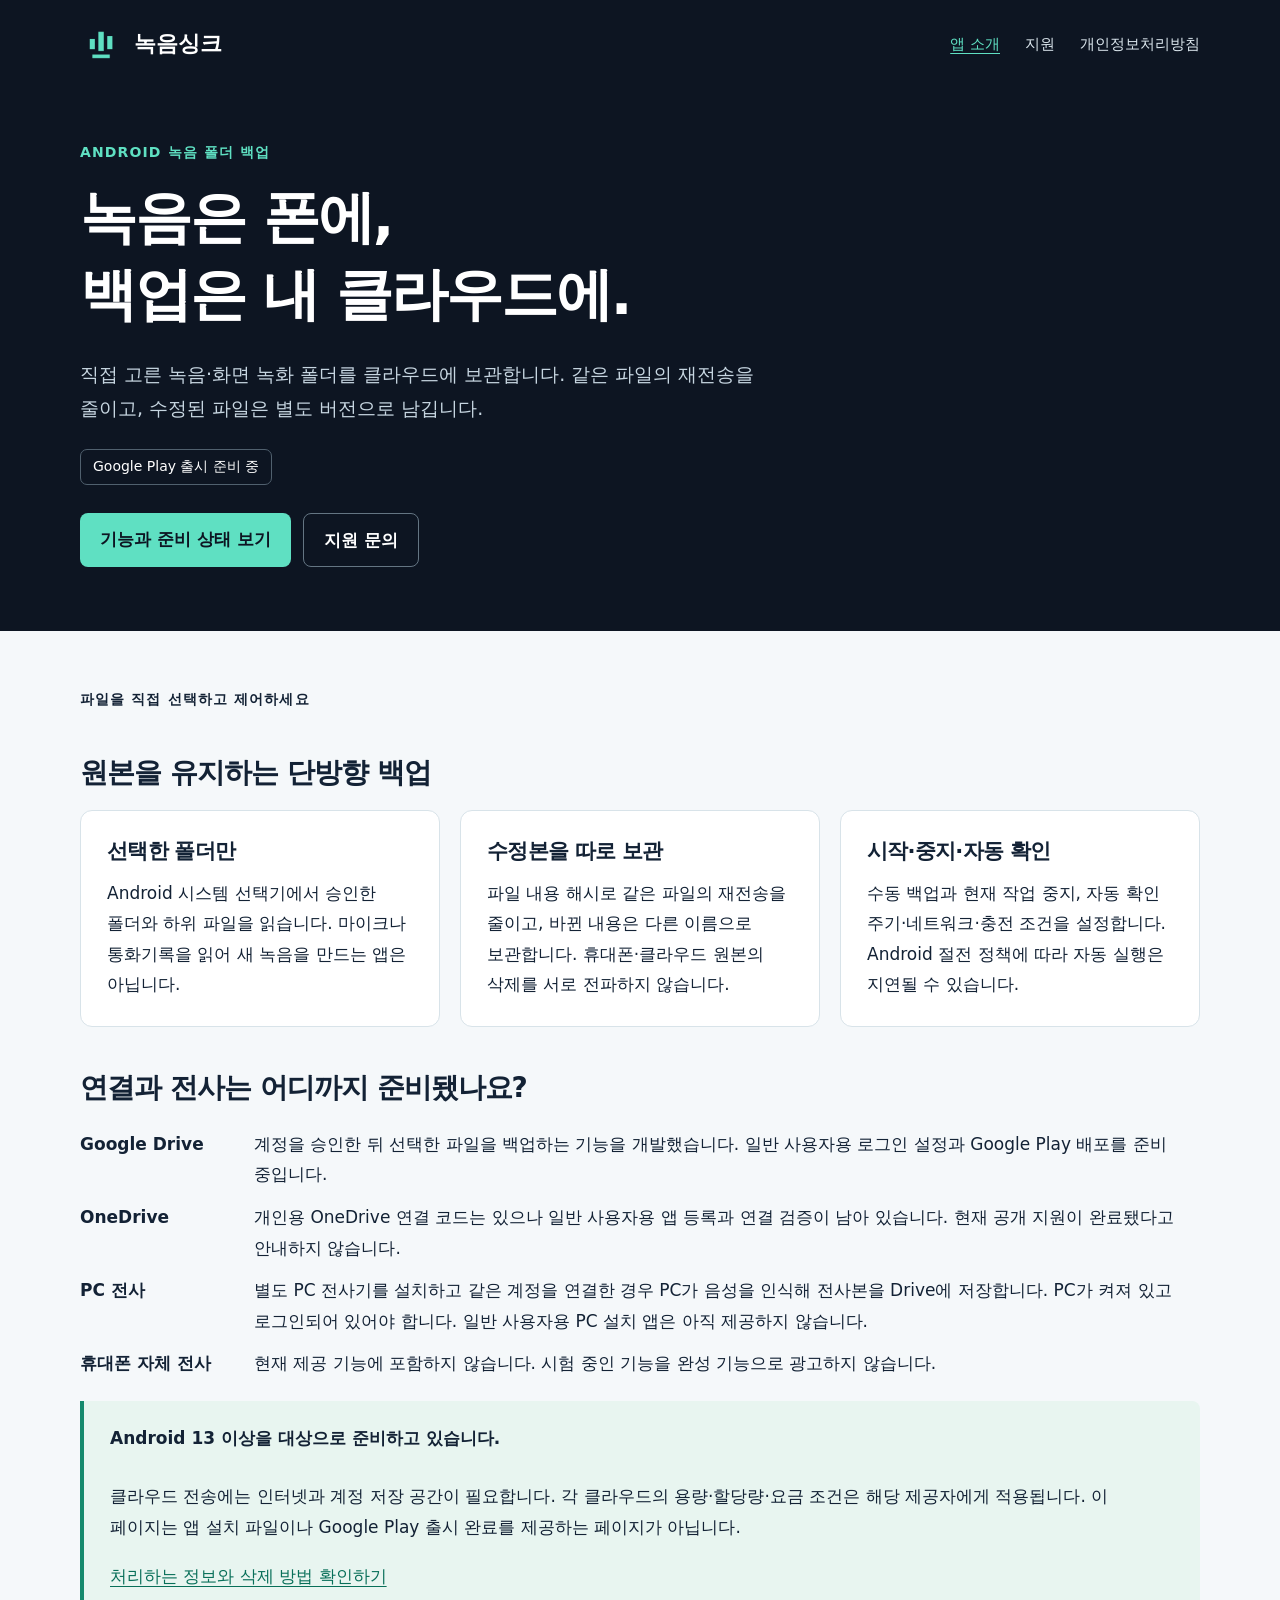
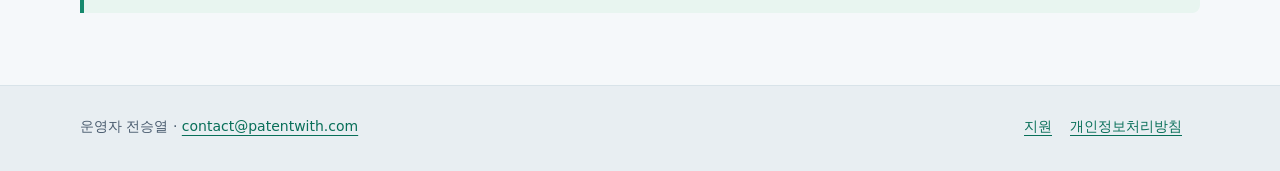
==== index.html @ 6c2ebe13 "docs: 녹음싱크 공개 소개와 개인정보처리방침" ====
<!doctype html>
<!-- 녹음싱크의 실제 기능과 출시 준비 상태를 안내하는 공개 소개 페이지다. -->
<html lang="ko"><head><meta charset="utf-8"><meta name="viewport" content="width=device-width,initial-scale=1"><meta name="description" content="녹음싱크는 직접 선택한 Android 녹음 폴더를 내 클라우드에 단방향 백업하는 앱입니다. 현재 출시 준비 중입니다."><title>녹음싱크 — 녹음은 폰에, 백업은 내 클라우드에</title><link rel="canonical" href="https://delightflow.github.io/recording-sync/"><link rel="icon" href="assets/icon.png"><link rel="stylesheet" href="assets/styles.css"></head>
<body><a class="skip" href="#content">본문으로 건너뛰기</a><header><div class="wrap"><a class="brand" href="./"><img src="assets/icon.png" alt="" width="42" height="42">녹음싱크</a><nav aria-label="주 메뉴"><a href="./" aria-current="page">앱 소개</a><a href="support/">지원</a><a href="privacy/">개인정보처리방침</a></nav></div></header>
<section class="hero"><div class="wrap"><div class="eyebrow">ANDROID 녹음 폴더 백업</div><h1>녹음은 폰에,<br>백업은 내 클라우드에.</h1><p>직접 고른 녹음·화면 녹화 폴더를 클라우드에 보관합니다. 같은 파일의 재전송을 줄이고, 수정된 파일은 별도 버전으로 남깁니다.</p><span class="status">Google Play 출시 준비 중</span><div class="actions"><a class="button" href="#features">기능과 준비 상태 보기</a><a class="button secondary" href="support/">지원 문의</a></div></div></section>
<main id="content" class="wrap"><section id="features"><div class="eyebrow">파일을 직접 선택하고 제어하세요</div><h2>원본을 유지하는 단방향 백업</h2><div class="grid"><article class="card"><h3>선택한 폴더만</h3><p>Android 시스템 선택기에서 승인한 폴더와 하위 파일을 읽습니다. 마이크나 통화기록을 읽어 새 녹음을 만드는 앱은 아닙니다.</p></article><article class="card"><h3>수정본을 따로 보관</h3><p>파일 내용 해시로 같은 파일의 재전송을 줄이고, 바뀐 내용은 다른 이름으로 보관합니다. 휴대폰·클라우드 원본의 삭제를 서로 전파하지 않습니다.</p></article><article class="card"><h3>시작·중지·자동 확인</h3><p>수동 백업과 현재 작업 중지, 자동 확인 주기·네트워크·충전 조건을 설정합니다. Android 절전 정책에 따라 자동 실행은 지연될 수 있습니다.</p></article></div></section>
<section><h2>연결과 전사는 어디까지 준비됐나요?</h2><dl><dt>Google Drive</dt><dd>계정을 승인한 뒤 선택한 파일을 백업하는 기능을 개발했습니다. 일반 사용자용 로그인 설정과 Google Play 배포를 준비 중입니다.</dd><dt>OneDrive</dt><dd>개인용 OneDrive 연결 코드는 있으나 일반 사용자용 앱 등록과 연결 검증이 남아 있습니다. 현재 공개 지원이 완료됐다고 안내하지 않습니다.</dd><dt>PC 전사</dt><dd>별도 PC 전사기를 설치하고 같은 계정을 연결한 경우 PC가 음성을 인식해 전사본을 Drive에 저장합니다. PC가 켜져 있고 로그인되어 있어야 합니다. 일반 사용자용 PC 설치 앱은 아직 제공하지 않습니다.</dd><dt>휴대폰 자체 전사</dt><dd>현재 제공 기능에 포함하지 않습니다. 시험 중인 기능을 완성 기능으로 광고하지 않습니다.</dd></dl></section>
<aside class="notice"><strong>Android 13 이상을 대상으로 준비하고 있습니다.</strong><p class="spaced">클라우드 전송에는 인터넷과 계정 저장 공간이 필요합니다. 각 클라우드의 용량·할당량·요금 조건은 해당 제공자에게 적용됩니다. 이 페이지는 앱 설치 파일이나 Google Play 출시 완료를 제공하는 페이지가 아닙니다.</p><a href="privacy/">처리하는 정보와 삭제 방법 확인하기</a></aside></main>
<footer><div class="wrap"><p>운영자 전승열 · <a href="mailto:contact@patentwith.com">contact@patentwith.com</a></p><div><a href="support/">지원</a><a href="privacy/">개인정보처리방침</a></div></div></footer></body></html>
---- assets/styles.css ----
/* 녹음싱크 공개 안내를 작은 화면에서도 읽기 쉽게 표시한다. */
:root{color-scheme:light;--ink:#132235;--muted:#4a5c6f;--line:#d8e3e9;--paper:#f5f8fa;--mint:#5fe0c2;--navy:#0d1522;--link:#086f59}
*{box-sizing:border-box}html{scroll-behavior:smooth;scroll-padding-top:24px}body{margin:0;background:var(--paper);color:var(--ink);font:17px/1.8 system-ui,-apple-system,"Segoe UI","Malgun Gothic",sans-serif;word-break:keep-all;overflow-wrap:anywhere}a{color:var(--link);text-underline-offset:4px}a:hover{text-decoration-thickness:2px}a:focus-visible,summary:focus-visible{outline:3px solid #157cdb;outline-offset:5px}.skip{position:absolute;left:16px;top:-80px;padding:10px;background:white;z-index:2}.skip:focus{top:12px}.wrap{width:min(1120px,calc(100% - 48px));margin:auto}header{background:var(--navy);color:white}header .wrap{display:flex;align-items:center;justify-content:space-between;gap:24px;min-height:88px}.brand{display:flex;gap:12px;align-items:center;color:white;text-decoration:none;font-weight:750;font-size:22px;white-space:nowrap}.brand img{width:42px;height:42px}header nav{display:flex;gap:25px;flex-wrap:wrap}header nav a{color:#dce7ee;font-size:15px;text-decoration:none}header nav a[aria-current=page]{color:var(--mint);text-decoration:underline}main{padding:56px 0 72px}.hero{background:var(--navy);color:white;padding:52px 0 64px}.hero .eyebrow{color:var(--mint)}h1,h2,h3{line-height:1.35;letter-spacing:-.035em}h1{font-size:clamp(32px,5vw,57px);margin:14px 0 24px;max-width:760px}h2{font-size:28px;margin:42px 0 18px}h3{font-size:21px;margin:0 0 12px}p{margin:0 0 18px}.hero p{max-width:680px;color:#c7d6e1;font-size:19px}.eyebrow{font-size:14px;font-weight:750;letter-spacing:.08em}.status{display:inline-block;border:1px solid #50606e;border-radius:7px;padding:4px 12px;font-size:14px;margin-top:6px}.actions{display:flex;gap:12px;flex-wrap:wrap;margin-top:28px}.button{display:inline-flex;padding:11px 20px;border-radius:8px;background:var(--mint);color:var(--navy);font-weight:750;text-decoration:none}.button.secondary{background:transparent;color:white;border:1px solid #647583}.grid{display:grid;grid-template-columns:repeat(3,minmax(0,1fr));gap:20px}.card{background:white;padding:26px;border:1px solid var(--line);border-radius:12px}.card p:last-child{margin-bottom:0}.muted,.meta{color:var(--muted)}.notice{padding:22px 26px;background:#e8f5f0;border-left:4px solid #15896d;border-radius:0 8px 8px 0}.reading{max-width:780px;margin:auto}.reading h1{font-size:clamp(30px,5vw,43px)}.reading section{margin-top:34px}.reading h2{font-size:24px}.reading ul,.reading ol{padding-left:24px}.reading li{margin:10px 0}.toc{padding:22px 26px;background:white;border:1px solid var(--line);border-radius:10px}.toc ol{margin-bottom:0}dl{display:grid;grid-template-columns:150px minmax(0,1fr);gap:12px 24px;margin:22px 0}dt{font-weight:750}dd{margin:0}details{border-bottom:1px solid var(--line);padding:20px 0}summary{cursor:pointer;font-weight:700;font-size:18px}details p{margin:16px 0 0}.contact{font-size:clamp(20px,4vw,29px);font-weight:700}footer{background:#e8eef2;border-top:1px solid var(--line);padding:28px 0 32px;font-size:14px;color:var(--muted)}footer .wrap{display:flex;justify-content:space-between;gap:18px;flex-wrap:wrap}footer p{margin:0}footer a{margin-right:18px}.spaced{margin-top:28px}.small{font-size:14px}
@media(max-width:720px){.wrap{width:calc(100% - 36px)}header .wrap{align-items:flex-start;flex-direction:column;gap:12px;padding:20px 0}header nav{gap:22px}.hero{padding:34px 0 46px}.hero p{font-size:17px}.grid{grid-template-columns:1fr}main{padding:32px 0 48px}.card{padding:22px}h2{font-size:25px}dl{grid-template-columns:1fr;gap:4px}dd{margin-bottom:14px}.notice,.toc{padding:18px 20px}.reading ul,.reading ol{padding-left:21px}}
@media(prefers-reduced-motion:reduce){html{scroll-behavior:auto}}
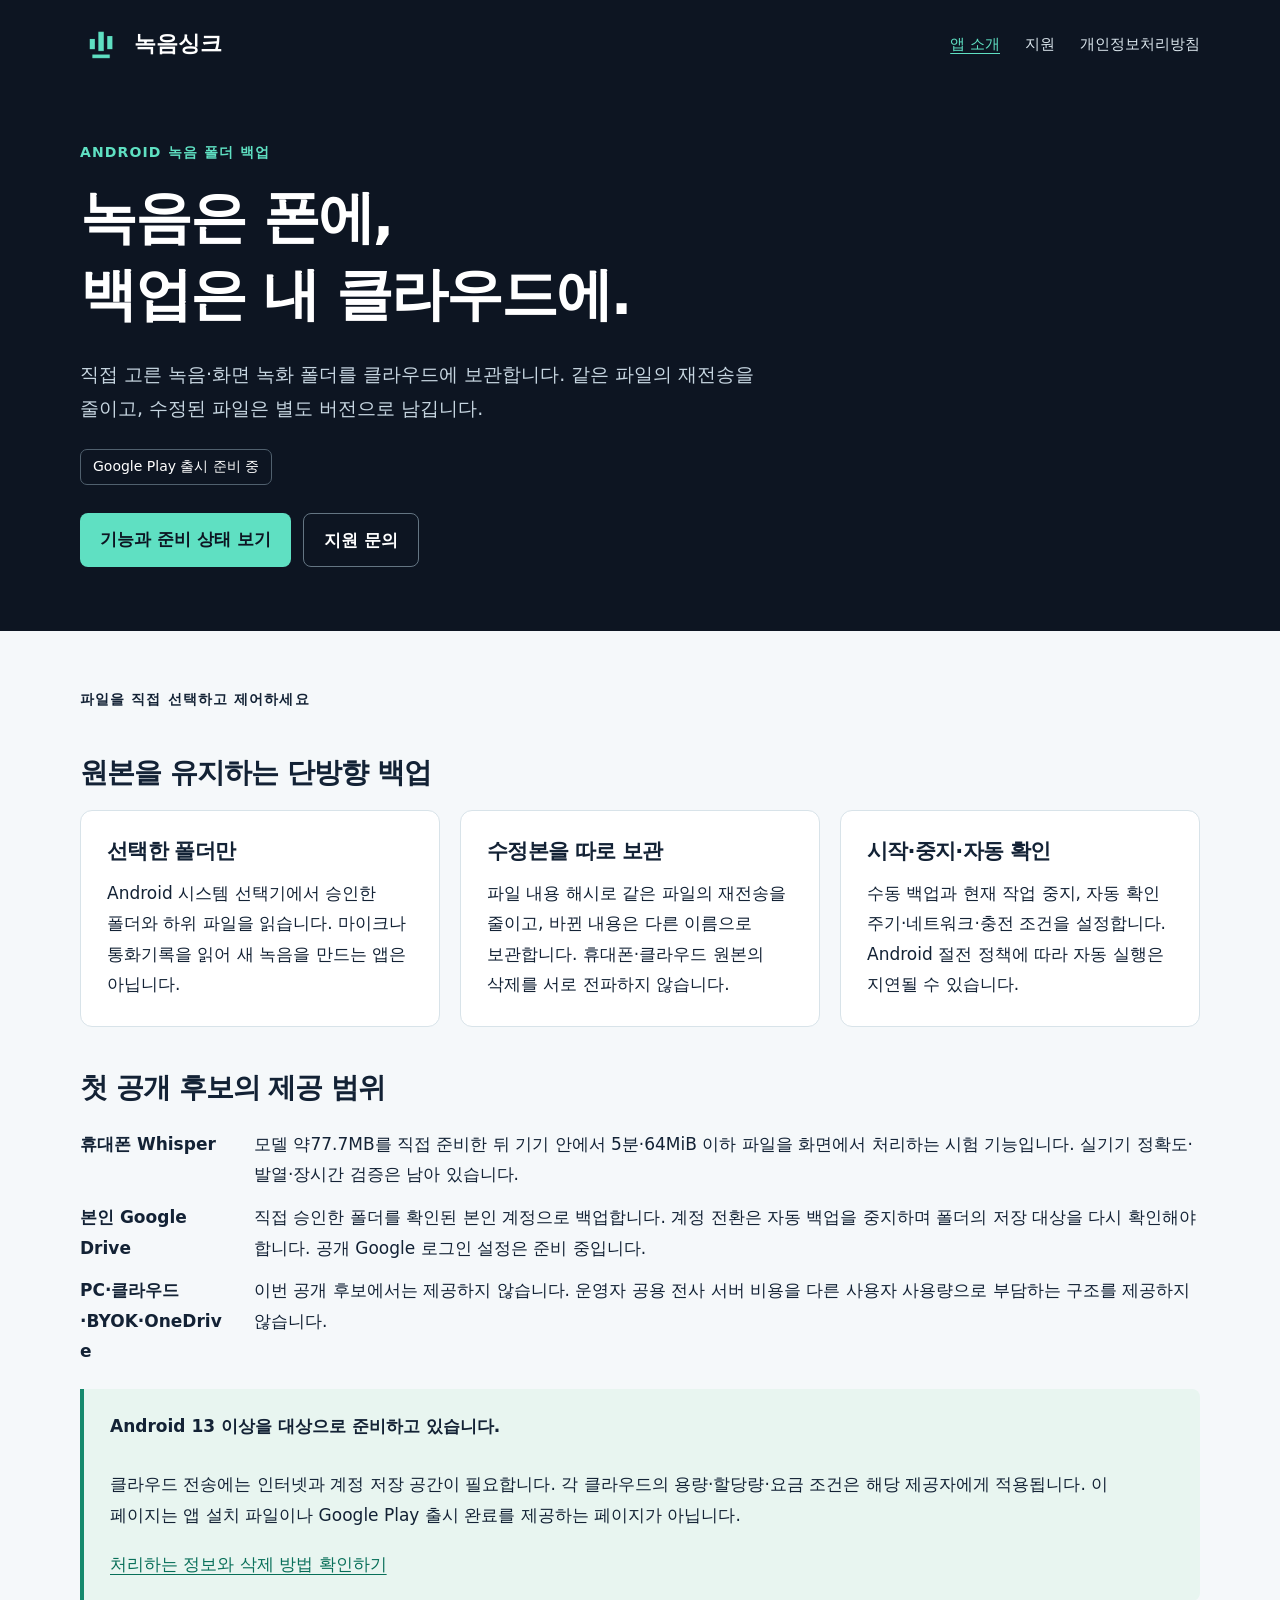
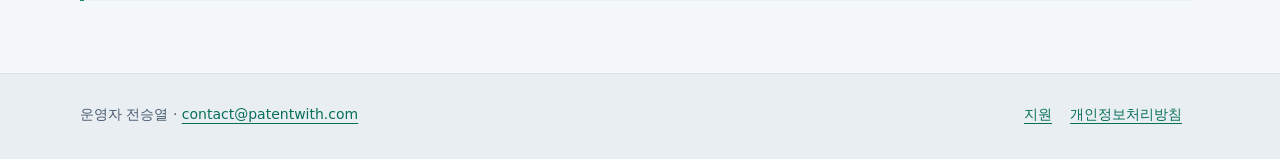
==== commit 0812d67d: "Describe public local Whisper and own-Drive release candidate" ====
--- a/index.html
+++ b/index.html
@@ -4,6 +4,6 @@
 <body><a class="skip" href="#content">본문으로 건너뛰기</a><header><div class="wrap"><a class="brand" href="./"><img src="assets/icon.png" alt="" width="42" height="42">녹음싱크</a><nav aria-label="주 메뉴"><a href="./" aria-current="page">앱 소개</a><a href="support/">지원</a><a href="privacy/">개인정보처리방침</a></nav></div></header>
 <section class="hero"><div class="wrap"><div class="eyebrow">ANDROID 녹음 폴더 백업</div><h1>녹음은 폰에,<br>백업은 내 클라우드에.</h1><p>직접 고른 녹음·화면 녹화 폴더를 클라우드에 보관합니다. 같은 파일의 재전송을 줄이고, 수정된 파일은 별도 버전으로 남깁니다.</p><span class="status">Google Play 출시 준비 중</span><div class="actions"><a class="button" href="#features">기능과 준비 상태 보기</a><a class="button secondary" href="support/">지원 문의</a></div></div></section>
 <main id="content" class="wrap"><section id="features"><div class="eyebrow">파일을 직접 선택하고 제어하세요</div><h2>원본을 유지하는 단방향 백업</h2><div class="grid"><article class="card"><h3>선택한 폴더만</h3><p>Android 시스템 선택기에서 승인한 폴더와 하위 파일을 읽습니다. 마이크나 통화기록을 읽어 새 녹음을 만드는 앱은 아닙니다.</p></article><article class="card"><h3>수정본을 따로 보관</h3><p>파일 내용 해시로 같은 파일의 재전송을 줄이고, 바뀐 내용은 다른 이름으로 보관합니다. 휴대폰·클라우드 원본의 삭제를 서로 전파하지 않습니다.</p></article><article class="card"><h3>시작·중지·자동 확인</h3><p>수동 백업과 현재 작업 중지, 자동 확인 주기·네트워크·충전 조건을 설정합니다. Android 절전 정책에 따라 자동 실행은 지연될 수 있습니다.</p></article></div></section>
-<section><h2>연결과 전사는 어디까지 준비됐나요?</h2><dl><dt>Google Drive</dt><dd>계정을 승인한 뒤 선택한 파일을 백업하는 기능을 개발했습니다. 일반 사용자용 로그인 설정과 Google Play 배포를 준비 중입니다.</dd><dt>OneDrive</dt><dd>개인용 OneDrive 연결 코드는 있으나 일반 사용자용 앱 등록과 연결 검증이 남아 있습니다. 현재 공개 지원이 완료됐다고 안내하지 않습니다.</dd><dt>PC 전사</dt><dd>별도 PC 전사기를 설치하고 같은 계정을 연결한 경우 PC가 음성을 인식해 전사본을 Drive에 저장합니다. PC가 켜져 있고 로그인되어 있어야 합니다. 일반 사용자용 PC 설치 앱은 아직 제공하지 않습니다.</dd><dt>휴대폰 자체 전사</dt><dd>현재 제공 기능에 포함하지 않습니다. 시험 중인 기능을 완성 기능으로 광고하지 않습니다.</dd></dl></section>
+<section><h2>첫 공개 후보의 제공 범위</h2><dl><dt>휴대폰 Whisper</dt><dd>모델 약77.7MB를 직접 준비한 뒤 기기 안에서 5분·64MiB 이하 파일을 화면에서 처리하는 시험 기능입니다. 실기기 정확도·발열·장시간 검증은 남아 있습니다.</dd><dt>본인 Google Drive</dt><dd>직접 승인한 폴더를 확인된 본인 계정으로 백업합니다. 계정 전환은 자동 백업을 중지하며 폴더의 저장 대상을 다시 확인해야 합니다. 공개 Google 로그인 설정은 준비 중입니다.</dd><dt>PC·클라우드·BYOK·OneDrive</dt><dd>이번 공개 후보에서는 제공하지 않습니다. 운영자 공용 전사 서버 비용을 다른 사용자 사용량으로 부담하는 구조를 제공하지 않습니다.</dd></dl></section>
 <aside class="notice"><strong>Android 13 이상을 대상으로 준비하고 있습니다.</strong><p class="spaced">클라우드 전송에는 인터넷과 계정 저장 공간이 필요합니다. 각 클라우드의 용량·할당량·요금 조건은 해당 제공자에게 적용됩니다. 이 페이지는 앱 설치 파일이나 Google Play 출시 완료를 제공하는 페이지가 아닙니다.</p><a href="privacy/">처리하는 정보와 삭제 방법 확인하기</a></aside></main>
 <footer><div class="wrap"><p>운영자 전승열 · <a href="mailto:contact@patentwith.com">contact@patentwith.com</a></p><div><a href="support/">지원</a><a href="privacy/">개인정보처리방침</a></div></div></footer></body></html>
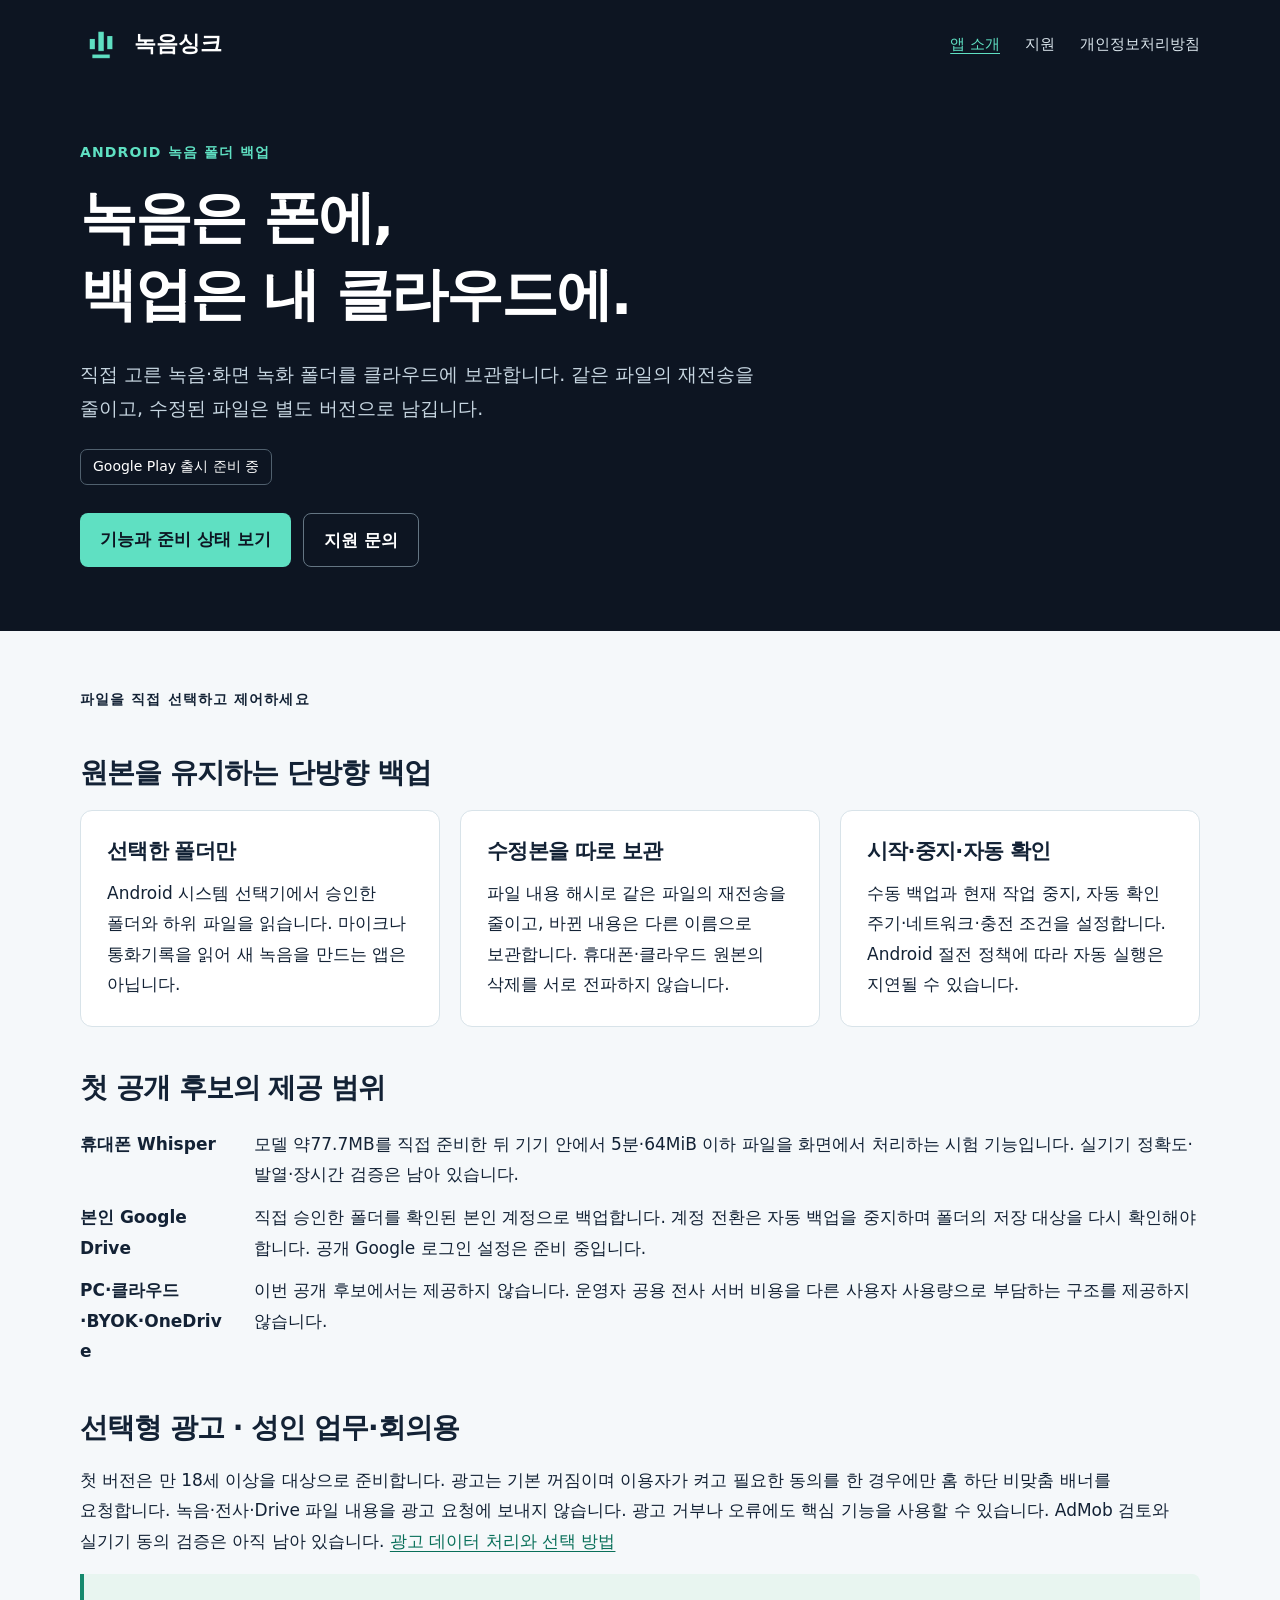
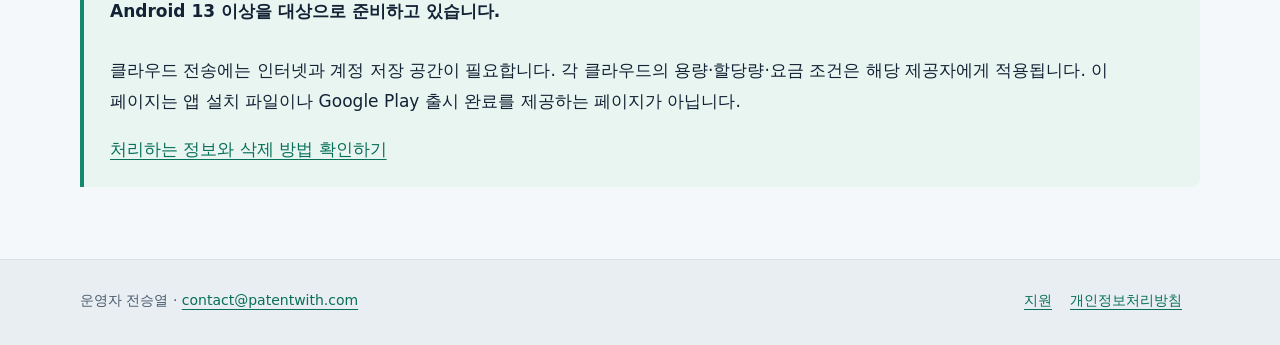
==== commit 9ea8a297: "Disclose approved optional banner ads and privacy choices" ====
--- a/index.html
+++ b/index.html
@@ -5,5 +5,5 @@
 <section class="hero"><div class="wrap"><div class="eyebrow">ANDROID 녹음 폴더 백업</div><h1>녹음은 폰에,<br>백업은 내 클라우드에.</h1><p>직접 고른 녹음·화면 녹화 폴더를 클라우드에 보관합니다. 같은 파일의 재전송을 줄이고, 수정된 파일은 별도 버전으로 남깁니다.</p><span class="status">Google Play 출시 준비 중</span><div class="actions"><a class="button" href="#features">기능과 준비 상태 보기</a><a class="button secondary" href="support/">지원 문의</a></div></div></section>
 <main id="content" class="wrap"><section id="features"><div class="eyebrow">파일을 직접 선택하고 제어하세요</div><h2>원본을 유지하는 단방향 백업</h2><div class="grid"><article class="card"><h3>선택한 폴더만</h3><p>Android 시스템 선택기에서 승인한 폴더와 하위 파일을 읽습니다. 마이크나 통화기록을 읽어 새 녹음을 만드는 앱은 아닙니다.</p></article><article class="card"><h3>수정본을 따로 보관</h3><p>파일 내용 해시로 같은 파일의 재전송을 줄이고, 바뀐 내용은 다른 이름으로 보관합니다. 휴대폰·클라우드 원본의 삭제를 서로 전파하지 않습니다.</p></article><article class="card"><h3>시작·중지·자동 확인</h3><p>수동 백업과 현재 작업 중지, 자동 확인 주기·네트워크·충전 조건을 설정합니다. Android 절전 정책에 따라 자동 실행은 지연될 수 있습니다.</p></article></div></section>
 <section><h2>첫 공개 후보의 제공 범위</h2><dl><dt>휴대폰 Whisper</dt><dd>모델 약77.7MB를 직접 준비한 뒤 기기 안에서 5분·64MiB 이하 파일을 화면에서 처리하는 시험 기능입니다. 실기기 정확도·발열·장시간 검증은 남아 있습니다.</dd><dt>본인 Google Drive</dt><dd>직접 승인한 폴더를 확인된 본인 계정으로 백업합니다. 계정 전환은 자동 백업을 중지하며 폴더의 저장 대상을 다시 확인해야 합니다. 공개 Google 로그인 설정은 준비 중입니다.</dd><dt>PC·클라우드·BYOK·OneDrive</dt><dd>이번 공개 후보에서는 제공하지 않습니다. 운영자 공용 전사 서버 비용을 다른 사용자 사용량으로 부담하는 구조를 제공하지 않습니다.</dd></dl></section>
-<aside class="notice"><strong>Android 13 이상을 대상으로 준비하고 있습니다.</strong><p class="spaced">클라우드 전송에는 인터넷과 계정 저장 공간이 필요합니다. 각 클라우드의 용량·할당량·요금 조건은 해당 제공자에게 적용됩니다. 이 페이지는 앱 설치 파일이나 Google Play 출시 완료를 제공하는 페이지가 아닙니다.</p><a href="privacy/">처리하는 정보와 삭제 방법 확인하기</a></aside></main>
+<section><h2>선택형 광고 · 성인 업무·회의용</h2><p>첫 버전은 만 18세 이상을 대상으로 준비합니다. 광고는 기본 꺼짐이며 이용자가 켜고 필요한 동의를 한 경우에만 홈 하단 비맞춤 배너를 요청합니다. 녹음·전사·Drive 파일 내용을 광고 요청에 보내지 않습니다. 광고 거부나 오류에도 핵심 기능을 사용할 수 있습니다. AdMob 검토와 실기기 동의 검증은 아직 남아 있습니다. <a href="privacy/#ads">광고 데이터 처리와 선택 방법</a></p></section><aside class="notice"><strong>Android 13 이상을 대상으로 준비하고 있습니다.</strong><p class="spaced">클라우드 전송에는 인터넷과 계정 저장 공간이 필요합니다. 각 클라우드의 용량·할당량·요금 조건은 해당 제공자에게 적용됩니다. 이 페이지는 앱 설치 파일이나 Google Play 출시 완료를 제공하는 페이지가 아닙니다.</p><a href="privacy/">처리하는 정보와 삭제 방법 확인하기</a></aside></main>
 <footer><div class="wrap"><p>운영자 전승열 · <a href="mailto:contact@patentwith.com">contact@patentwith.com</a></p><div><a href="support/">지원</a><a href="privacy/">개인정보처리방침</a></div></div></footer></body></html>
